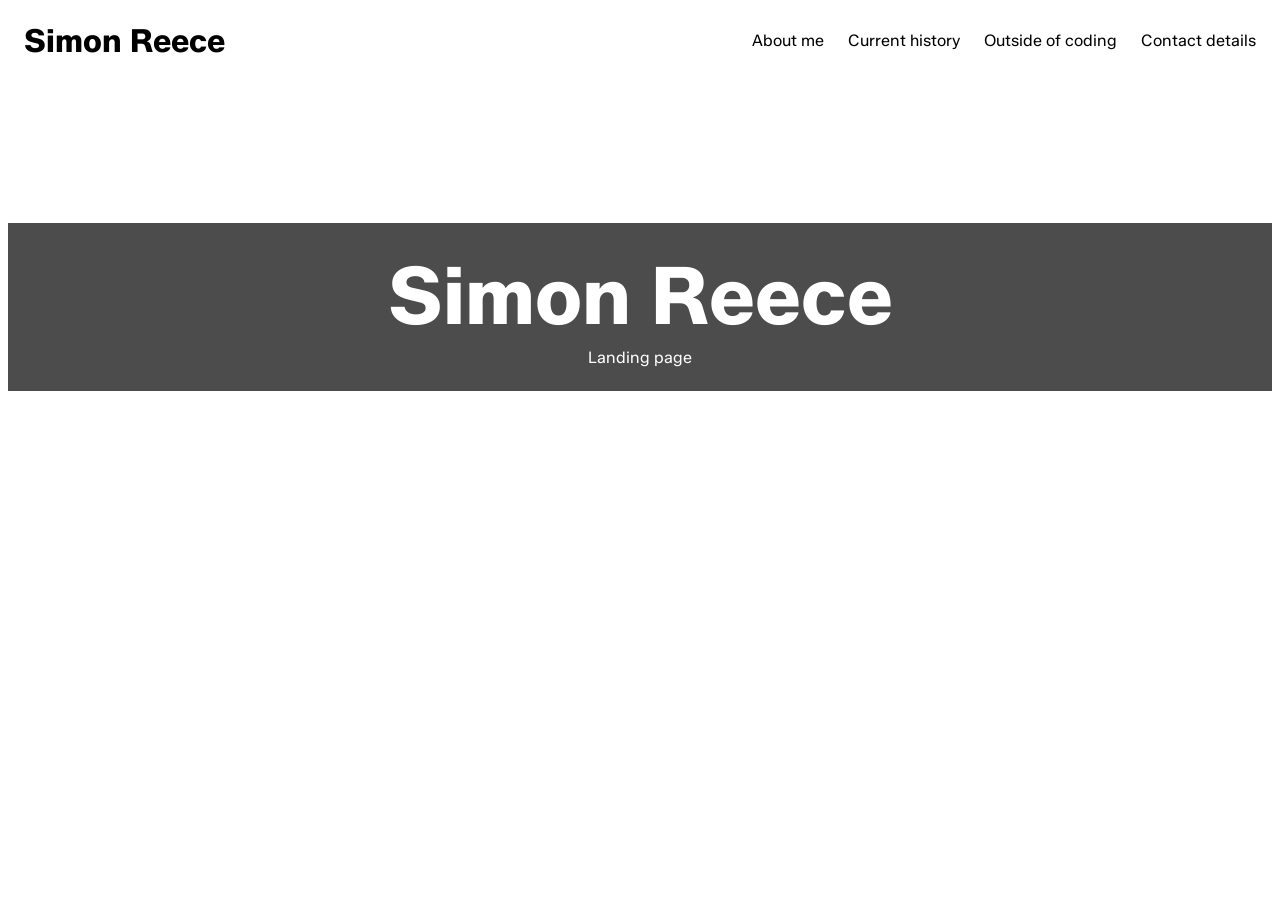
==== index.html @ 41669fd4 "added hero page, removed a lot of padding" ====
<!DOCTYPE html>
<html lang="en">
    <head>
        <title>My Portfolio - Simon Reece</title>
        <link rel="preconnect" href="https://fonts.googleapis.com">
        <link rel="preconnect" href="https://fonts.gstatic.com" crossorigin>
        <link href="https://fonts.googleapis.com/css2?family=Barriecito&family=Open+Sans:ital,wght@0,300..800;1,300..800&family=Zalando+Sans:ital,wght@0,200..900;1,200..900&display=block" rel="stylesheet">
        <!-- fonts are Zalando Sans, Barriecito, Open Sans -->
        <link rel="stylesheet" href="css/styles.css">
    </head>
    <body>
        <div class= "container">
        <header>
            <h1>Simon Reece</h1>
            <nav>
                
                <ul class='navbar' >
                    <li class="'nav-item">About me</li>
                    <li class="'nav-item">Current history</li>
                    <li class="'nav-item">Outside of coding</li>
                    <li class="'nav-item">Contact details</li>
                </ul>
            </nav>            
        </header>
        <section class="hero">
            <div class="hero-text">
               <h2>Simon Reece</h2>
               <p>Landing page</p>
            </div>
        </section>
        <main>
                        
        </main>
        <footer>            
        </footer>
        <script>

        </script>













        </div>
    </body>


</html>
---- css/styles.css ----
body {
    font-family: "Zalando Sans", Arial, sans-serif;
    padding: 0 0.5rem;
    margin: 0;

}

header {
    display: flex;
    justify-content: space-between;
    padding: 0 1rem;   
}

.container {

    margin: 0 auto;      
    padding: 0;  
}
nav {
    display: flex;
    list-style: none;
    gap: 1.5rem;
    align-items: center;
    justify-content: center;
    margin-left: auto;
}

.navbar {
    display: flex;
    list-style: none;
    gap: 1.5rem;
    align-items: center;
    justify-content: center;
}

.hero {
    background: url("../images/reyazul-haque-SWX3-hmLXKM-unsplash.jpg") center / cover no-repeat;    
    height: 50vh;
    display: flex;
    justify-content: center;
    align-items: center;

}

.hero-text {
    width: 100%;

    background-color: rgba(0, 0, 0, 0.7); /* black at 50% opacity */
    display: flex;
    justify-content: center;
    align-items: center;
    flex-direction: column;
}

.hero-text h2 {
    font-size: 5rem;
    margin-bottom: 0;
    margin-top: 1.5rem;
    color: white;
}

.hero-text p {
    color: white;
    margin-top: 0.25rem;
    margin-bottom: 1.5rem;
}
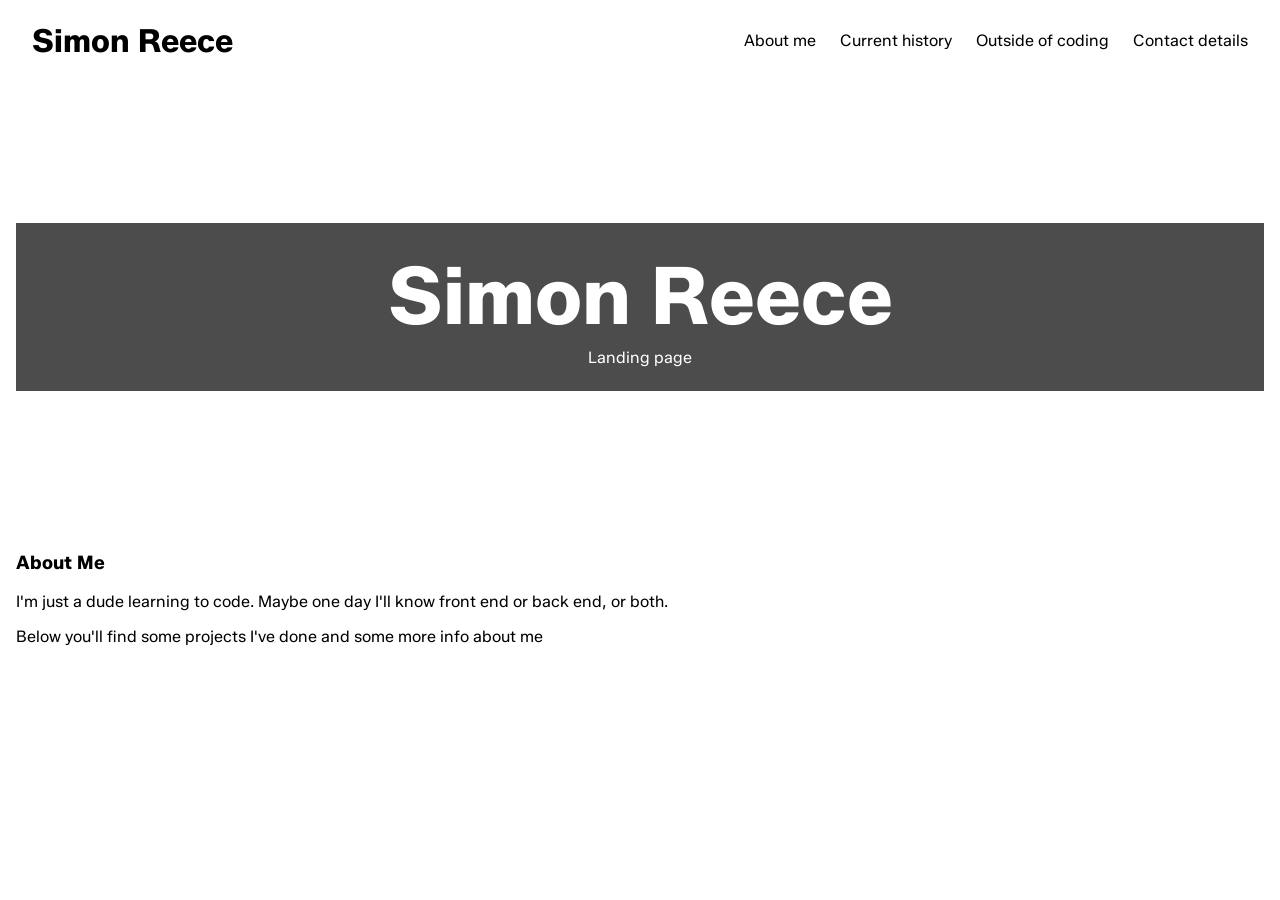
==== commit a019077e: "Not much today, just some text, changed padding also on soething" ====
--- a/index.html
+++ b/index.html
@@ -12,8 +12,7 @@
         <div class= "container">
         <header>
             <h1>Simon Reece</h1>
-            <nav>
-                
+            <nav>                
                 <ul class='navbar' >
                     <li class="'nav-item">About me</li>
                     <li class="'nav-item">Current history</li>
@@ -29,6 +28,16 @@
             </div>
         </section>
         <main>
+            <section>
+                <div class="about-me">
+                    <h3>About Me</h3>
+                    <p>I'm just a dude learning to code. Maybe one day I'll know front end or back end, or both.</p>
+                    <p>Below you'll find some projects I've done and some more info about me</p>
+                </div>
+            </section>
+                <div class="current-history"> <!-- will list projects (like 2-4) using flex, 2 x 2 config?-->
+                    <h3></h3>
+                </div>
                         
         </main>
         <footer>            
--- a/css/styles.css
+++ b/css/styles.css
@@ -1,6 +1,6 @@
 body {
     font-family: "Zalando Sans", Arial, sans-serif;
-    padding: 0 0.5rem;
+    padding: 0 1rem;
     margin: 0;
 
 }
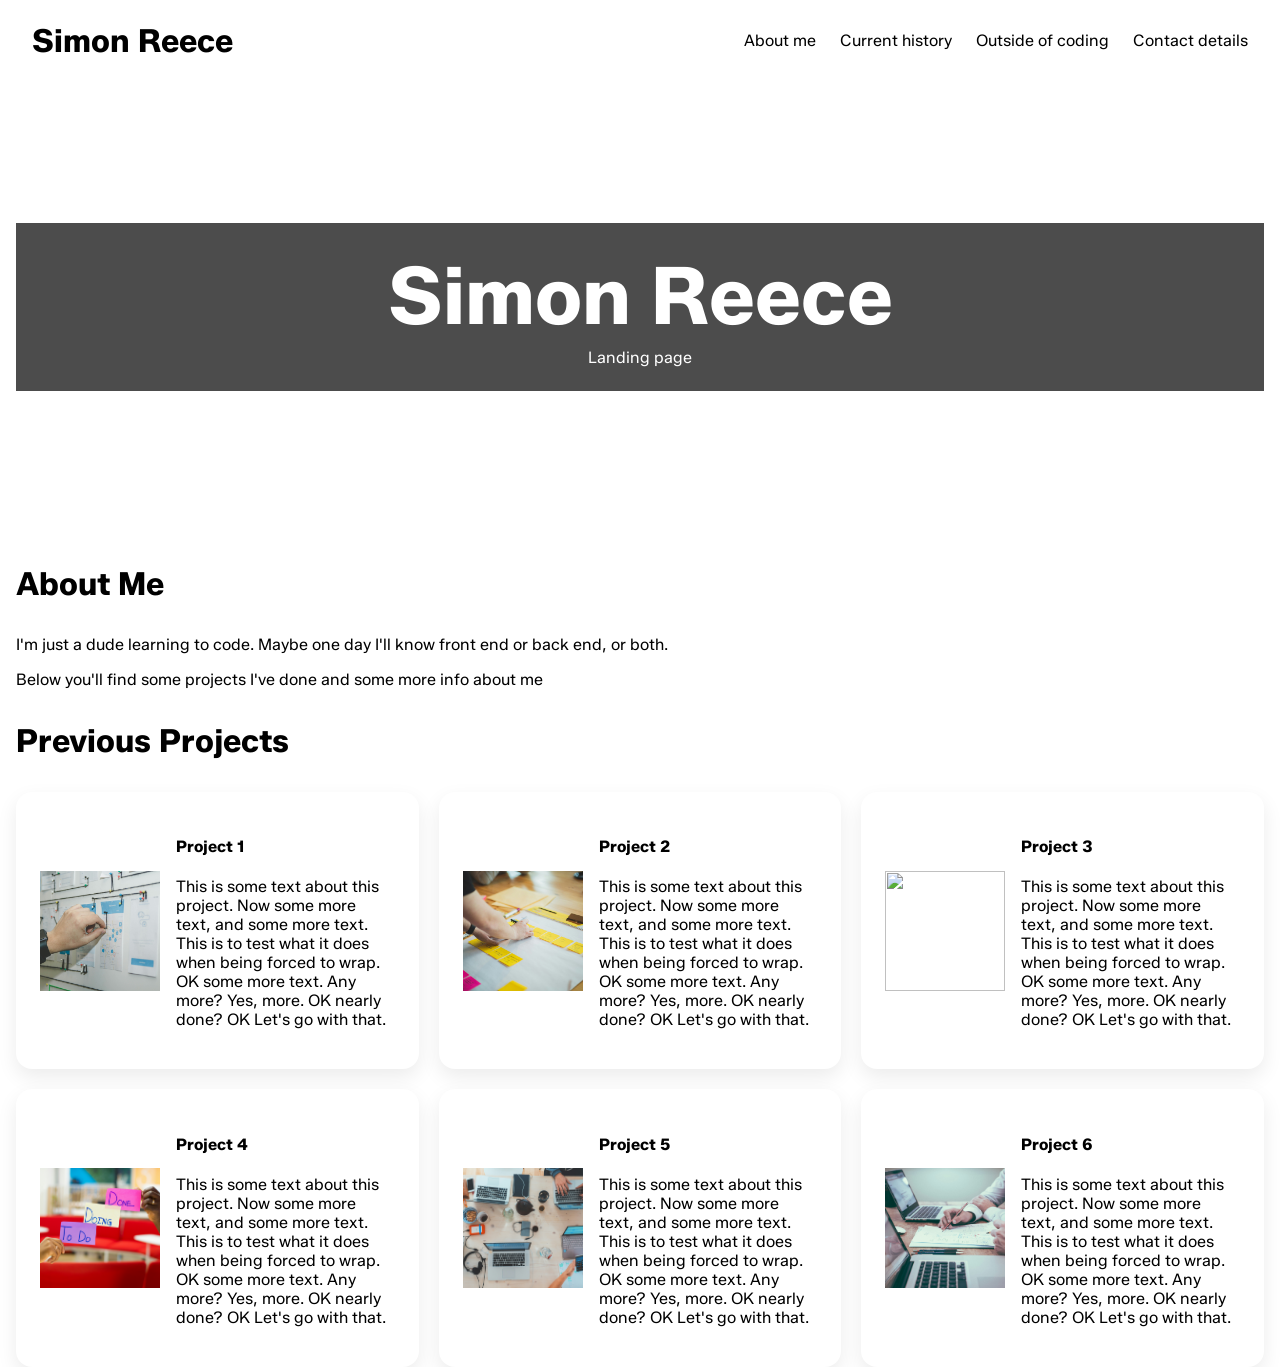
==== commit d6c74ab0: "did project cards, added images for these etc" ====
--- a/index.html
+++ b/index.html
@@ -35,10 +35,68 @@
                     <p>Below you'll find some projects I've done and some more info about me</p>
                 </div>
             </section>
+            <section>
                 <div class="current-history"> <!-- will list projects (like 2-4) using flex, 2 x 2 config?-->
-                    <h3></h3>
+                    <h3>Previous Projects</h3>
                 </div>
-                        
+                <div class="projects-container">
+                    <div class="project-card">
+                        <div class="card-image">
+                            <img src="images/1.jpg" alt="">
+                        </div>
+                        <div class="project-text">
+                            <h4>Project 1</h4>
+                            <p>This is some text about this project. Now some more text, and some more text. This is to test what it does when being forced to wrap. OK some more text. Any more? Yes, more. OK nearly done? OK Let's go with that.</p>
+                        </div>
+                    </div>
+                    <div class="project-card">
+                        <div class="card-image">
+                            <img src="images/2.jpg" alt="">
+                        </div>
+                        <div class="project-text">
+                            <h4>Project 2</h4>
+                            <p>This is some text about this project. Now some more text, and some more text. This is to test what it does when being forced to wrap. OK some more text. Any more? Yes, more. OK nearly done? OK Let's go with that.</p>
+                        </div>                        
+                    </div>                   
+                    <div class="project-card">
+                        <div class="card-image">
+                            <img src="images/3.jpg" alt="">
+                        </div>
+                        <div class="project-text">
+                            <h4>Project 3</h4>
+                            <p>This is some text about this project. Now some more text, and some more text. This is to test what it does when being forced to wrap. OK some more text. Any more? Yes, more. OK nearly done? OK Let's go with that.</p>
+                        </div>                        
+                    </div>                   
+                    <div class="project-card">
+                         <div class="card-image">
+                            <img src="images/4.jpg" alt="">
+                        </div>
+                        <div class="project-text">
+                            <h4>Project 4</h4>
+                            <p>This is some text about this project. Now some more text, and some more text. This is to test what it does when being forced to wrap. OK some more text. Any more? Yes, more. OK nearly done? OK Let's go with that.</p>
+                        </div>                        
+                    </div>                   
+                    <div class="project-card">
+                        <div class="card-image">
+                            <img src="images/5.jpg" alt="">
+                        </div>
+                        <div class="project-text">
+                            <h4>Project 5</h4>
+                            <p>This is some text about this project. Now some more text, and some more text. This is to test what it does when being forced to wrap. OK some more text. Any more? Yes, more. OK nearly done? OK Let's go with that.</p>
+                        </div>                        
+                    </div>                    
+                    <div class="project-card">
+                         <div class="card-image">
+                            <img src="images/6.jpg" alt="">
+                        </div>
+                        <div class="project-text">
+                            <h4>Project 6</h4>
+                            <p>This is some text about this project. Now some more text, and some more text. This is to test what it does when being forced to wrap. OK some more text. Any more? Yes, more. OK nearly done? OK Let's go with that.</p>
+                        </div>                        
+                    </div>                   
+                    </div>
+                
+            </section>
         </main>
         <footer>            
         </footer>
--- a/css/styles.css
+++ b/css/styles.css
@@ -34,7 +34,7 @@
 }
 
 .hero {
-    background: url("../images/reyazul-haque-SWX3-hmLXKM-unsplash.jpg") center / cover no-repeat;    
+    background: url("../images/hero.jpg") center / cover no-repeat;    
     height: 50vh;
     display: flex;
     justify-content: center;
@@ -65,3 +65,50 @@
     margin-bottom: 1.5rem;
 }
 
+h3 {
+    font-size: 2rem;
+}
+
+.projects-container {
+    display: grid;
+    grid-template-columns: repeat(3, 1fr);
+    gap: 20px;
+    
+}  
+
+@media (max-width: 900px) {
+  .projects-container { grid-template-columns: repeat(2, 1fr); }
+}
+
+@media (max-width: 600px) {
+  .projects-container { grid-template-columns: 1fr; }
+}
+
+.project-card {
+    background: white;
+    display: flex;
+    padding: 24px;
+    border-radius: 16px; 
+    box-shadow: 0 8px 20px rgba(0,0,0,0.08);
+    align-items: center;
+    gap: 1rem;
+
+}
+
+.card-image {
+  width: 120px;
+  aspect-ratio: 1 / 1;
+  flex-shrink: 0;
+  overflow: hidden;
+}
+
+.card-image img {
+  width: 100%;
+  height: 100%;
+  object-fit: cover;
+  display: block;
+}
+
+.project-text {
+    min-width: 0;
+}
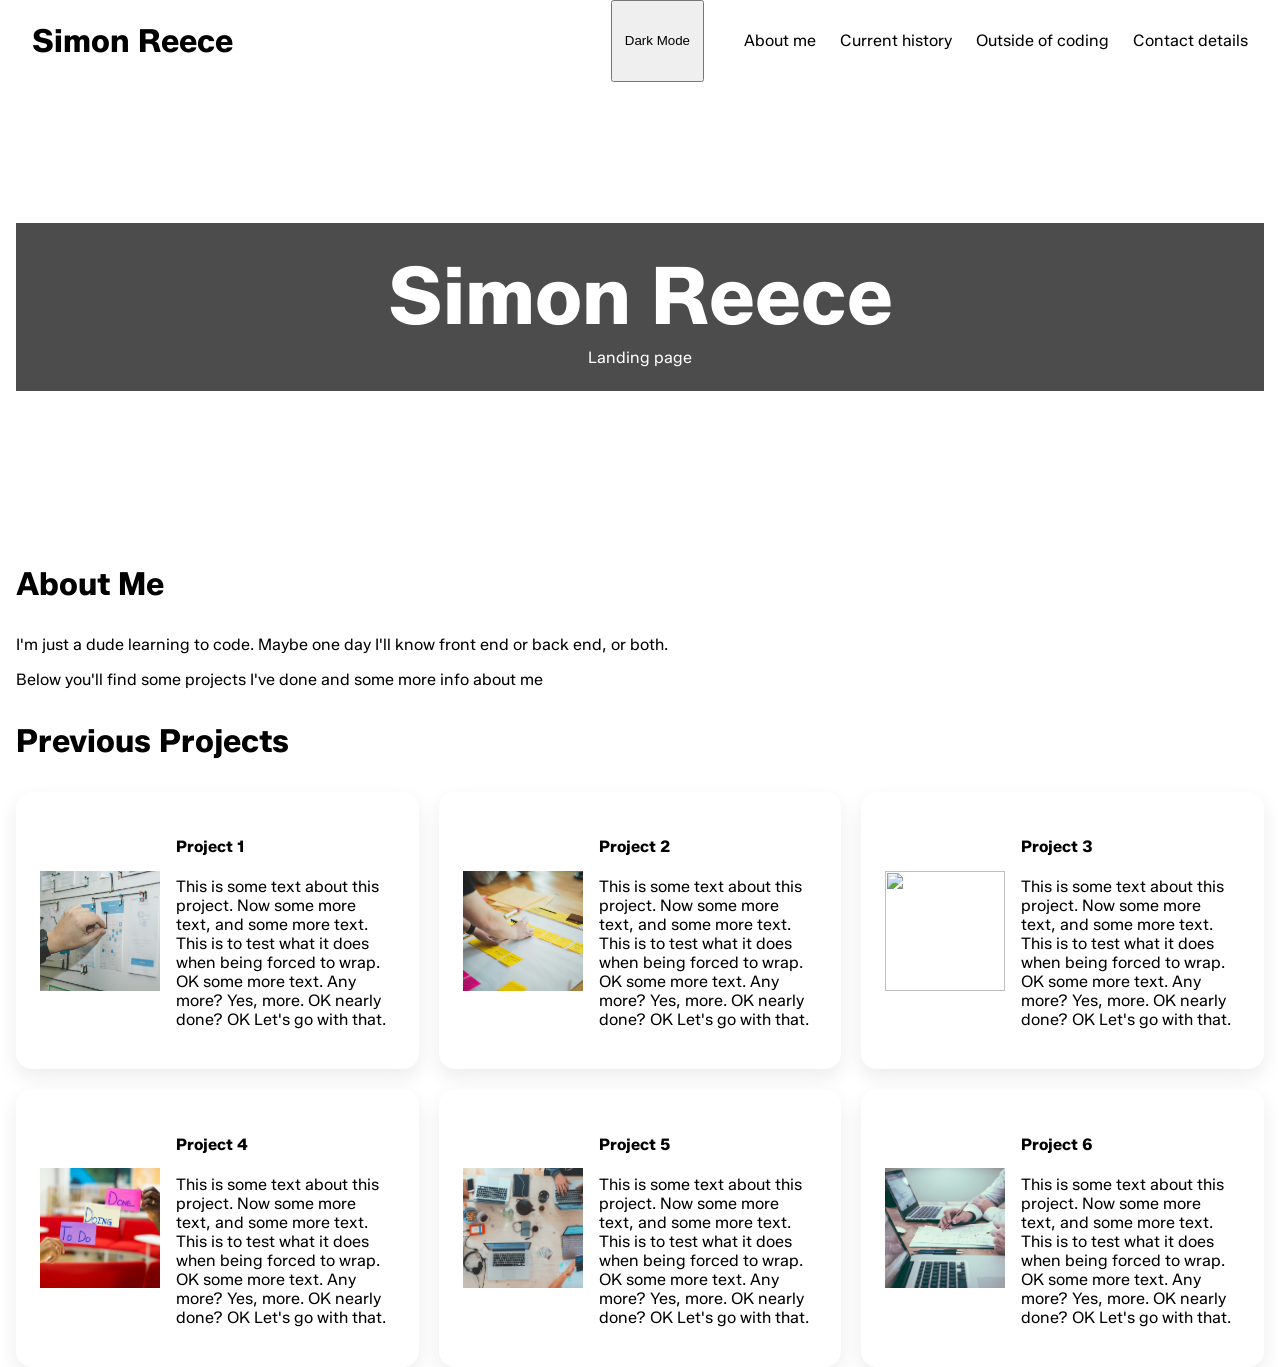
==== commit 38858ab9: "added darkmode using chatgpt, next commit, i do something myself" ====
--- a/index.html
+++ b/index.html
@@ -12,12 +12,13 @@
         <div class= "container">
         <header>
             <h1>Simon Reece</h1>
+            <button id="darkToggle">Dark Mode</button>
             <nav>                
                 <ul class='navbar' >
-                    <li class="'nav-item">About me</li>
-                    <li class="'nav-item">Current history</li>
-                    <li class="'nav-item">Outside of coding</li>
-                    <li class="'nav-item">Contact details</li>
+                    <li class="nav-item">About me</li>
+                    <li class="nav-item">Current history</li>
+                    <li class="nav-item">Outside of coding</li>
+                    <li class="nav-item">Contact details</li>
                 </ul>
             </nav>            
         </header>
@@ -100,9 +101,8 @@
         </main>
         <footer>            
         </footer>
-        <script>
 
-        </script>
+        
 
 
 
@@ -117,6 +117,7 @@
 
 
         </div>
+                <script src="js/script.js"></script>
     </body>
 
 
--- a/css/styles.css
+++ b/css/styles.css
@@ -2,13 +2,30 @@
     font-family: "Zalando Sans", Arial, sans-serif;
     padding: 0 1rem;
     margin: 0;
+    background-color: white;
+    color: black;
 
 }
 
+body.dark {
+  background-color: #121212;
+  color: white;
+}
+
+
 header {
     display: flex;
-    justify-content: space-between;
+
     padding: 0 1rem;   
+}
+
+button {
+  padding: 8px 12px;
+  cursor: pointer;
+}
+
+#darkToggle {
+    margin-left: auto;
 }
 
 .container {
@@ -21,8 +38,7 @@
     list-style: none;
     gap: 1.5rem;
     align-items: center;
-    justify-content: center;
-    margin-left: auto;
+
 }
 
 .navbar {
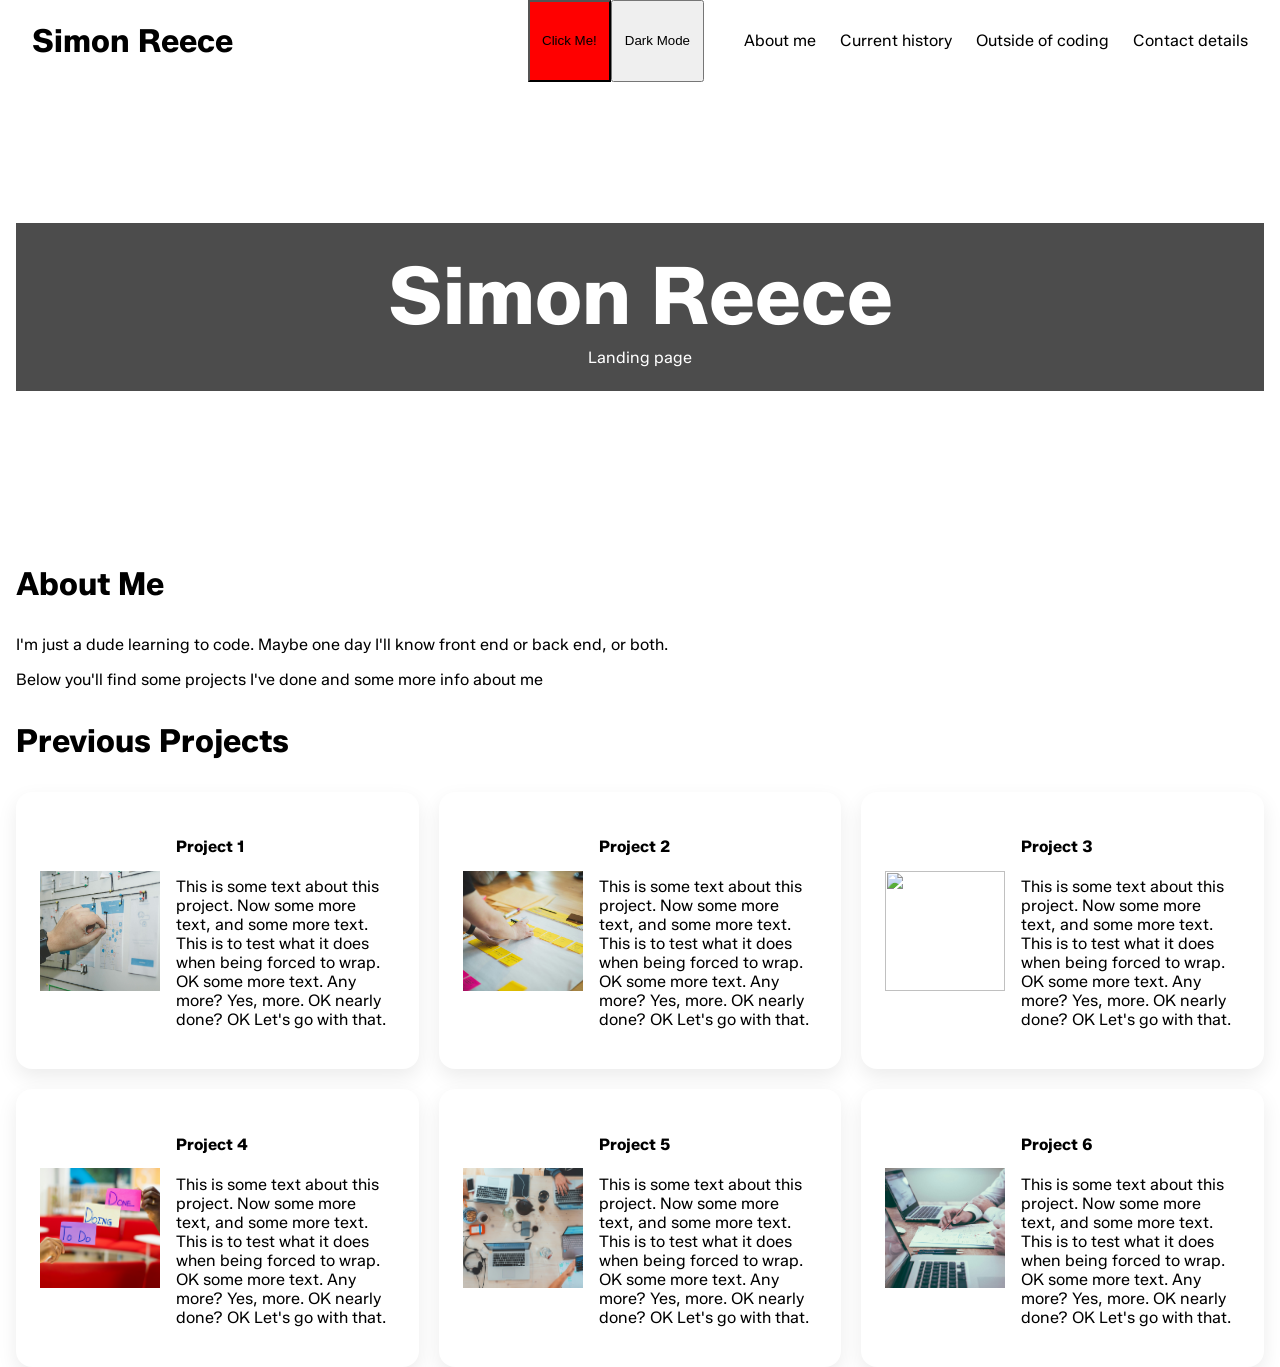
==== commit 9bf0bf6a: "added the counter buttons" ====
--- a/index.html
+++ b/index.html
@@ -12,6 +12,8 @@
         <div class= "container">
         <header>
             <h1>Simon Reece</h1>
+            <button id="counter">Click Me!</button>
+            <button id="resetButton">Reset</button>            
             <button id="darkToggle">Dark Mode</button>
             <nav>                
                 <ul class='navbar' >
@@ -41,7 +43,7 @@
                     <h3>Previous Projects</h3>
                 </div>
                 <div class="projects-container">
-                    <div class="project-card">
+                    <div class="project-card" id="project1">
                         <div class="card-image">
                             <img src="images/1.jpg" alt="">
                         </div>
@@ -50,8 +52,8 @@
                             <p>This is some text about this project. Now some more text, and some more text. This is to test what it does when being forced to wrap. OK some more text. Any more? Yes, more. OK nearly done? OK Let's go with that.</p>
                         </div>
                     </div>
-                    <div class="project-card">
-                        <div class="card-image">
+                    <div class="project-card" id="project2">
+                        <div class="card-image" >
                             <img src="images/2.jpg" alt="">
                         </div>
                         <div class="project-text">
@@ -59,8 +61,8 @@
                             <p>This is some text about this project. Now some more text, and some more text. This is to test what it does when being forced to wrap. OK some more text. Any more? Yes, more. OK nearly done? OK Let's go with that.</p>
                         </div>                        
                     </div>                   
-                    <div class="project-card">
-                        <div class="card-image">
+                    <div class="project-card" id="project3">
+                        <div class="card-image" >
                             <img src="images/3.jpg" alt="">
                         </div>
                         <div class="project-text">
@@ -68,8 +70,8 @@
                             <p>This is some text about this project. Now some more text, and some more text. This is to test what it does when being forced to wrap. OK some more text. Any more? Yes, more. OK nearly done? OK Let's go with that.</p>
                         </div>                        
                     </div>                   
-                    <div class="project-card">
-                         <div class="card-image">
+                    <div class="project-card" id="project4">
+                         <div class="card-image" >
                             <img src="images/4.jpg" alt="">
                         </div>
                         <div class="project-text">
@@ -77,8 +79,8 @@
                             <p>This is some text about this project. Now some more text, and some more text. This is to test what it does when being forced to wrap. OK some more text. Any more? Yes, more. OK nearly done? OK Let's go with that.</p>
                         </div>                        
                     </div>                   
-                    <div class="project-card">
-                        <div class="card-image">
+                    <div class="project-card" id="project5">
+                        <div class="card-image" >
                             <img src="images/5.jpg" alt="">
                         </div>
                         <div class="project-text">
@@ -86,8 +88,8 @@
                             <p>This is some text about this project. Now some more text, and some more text. This is to test what it does when being forced to wrap. OK some more text. Any more? Yes, more. OK nearly done? OK Let's go with that.</p>
                         </div>                        
                     </div>                    
-                    <div class="project-card">
-                         <div class="card-image">
+                    <div class="project-card" id="project6">
+                         <div class="card-image" >
                             <img src="images/6.jpg" alt="">
                         </div>
                         <div class="project-text">
--- a/css/styles.css
+++ b/css/styles.css
@@ -24,12 +24,14 @@
   cursor: pointer;
 }
 
-#darkToggle {
+#counter {
     margin-left: auto;
+    background-color: red;
 }
-
+#resetButton {
+    display: none;
+}
 .container {
-
     margin: 0 auto;      
     padding: 0;  
 }
@@ -108,9 +110,11 @@
     box-shadow: 0 8px 20px rgba(0,0,0,0.08);
     align-items: center;
     gap: 1rem;
-
 }
 
+.project-card.selected {
+    background: pink;
+}
 .card-image {
   width: 120px;
   aspect-ratio: 1 / 1;
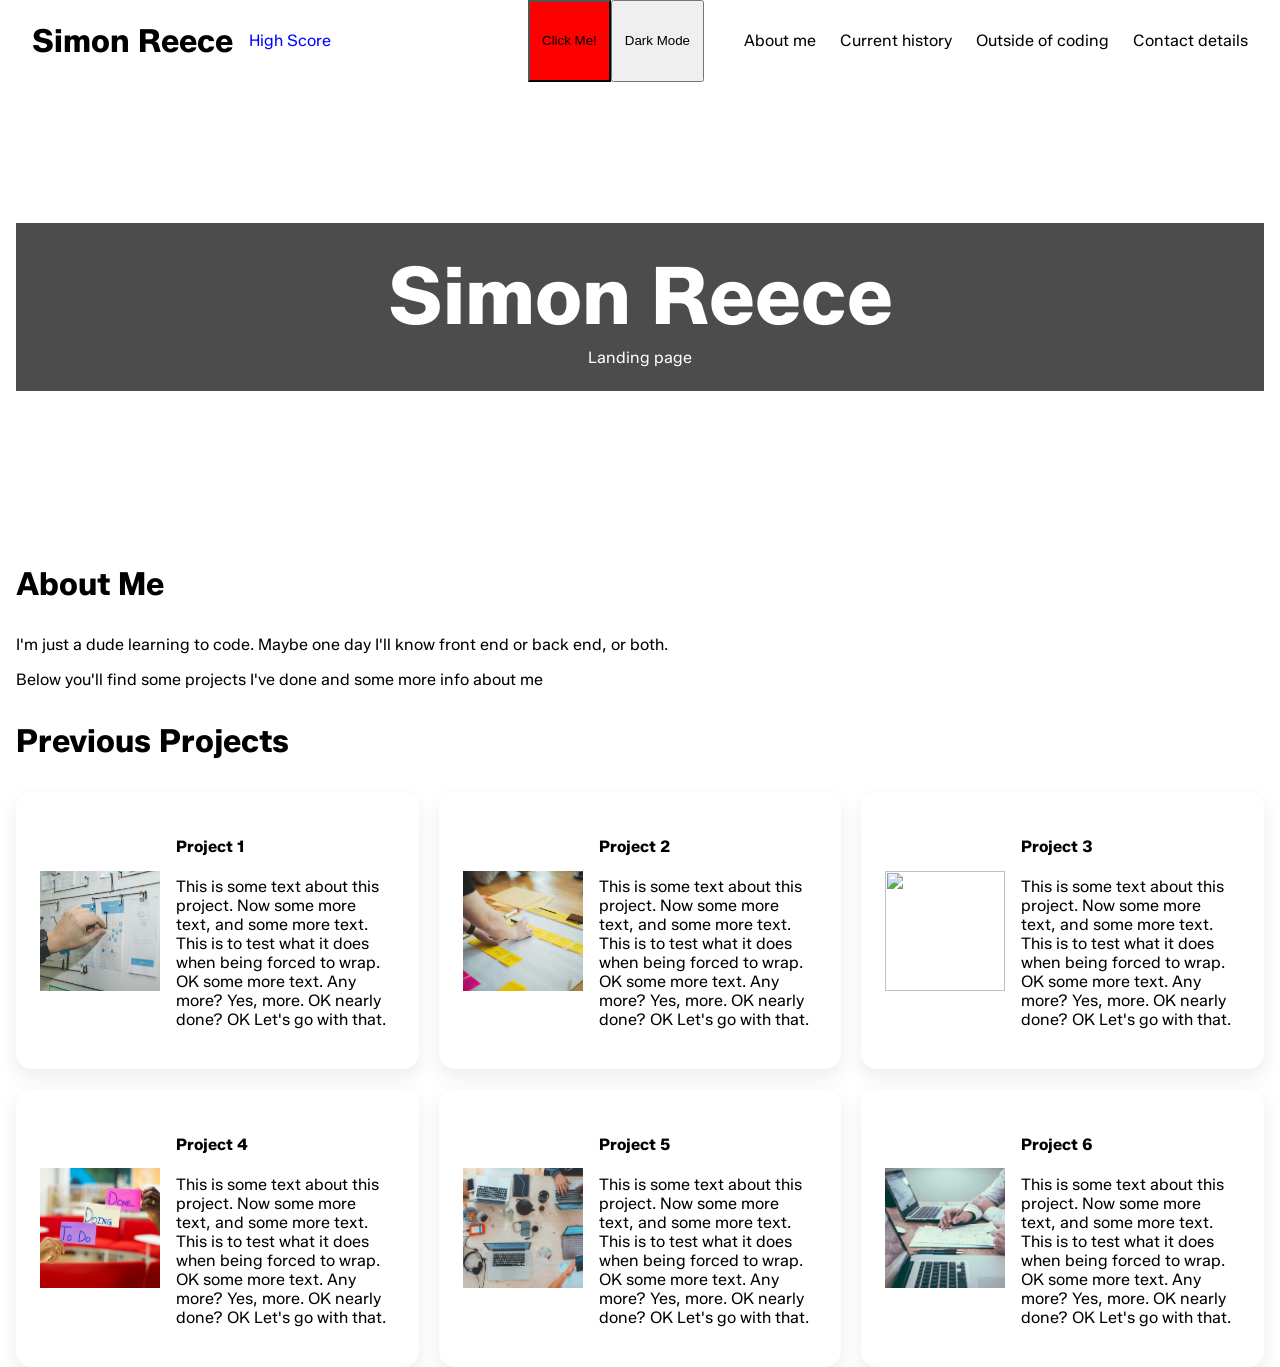
==== commit ba1acd00: "high score and timer" ====
--- a/index.html
+++ b/index.html
@@ -12,6 +12,7 @@
         <div class= "container">
         <header>
             <h1>Simon Reece</h1>
+            <p class="high-score">High Score</p>
             <button id="counter">Click Me!</button>
             <button id="resetButton">Reset</button>            
             <button id="darkToggle">Dark Mode</button>
@@ -36,6 +37,7 @@
                     <h3>About Me</h3>
                     <p>I'm just a dude learning to code. Maybe one day I'll know front end or back end, or both.</p>
                     <p>Below you'll find some projects I've done and some more info about me</p>
+                    <p class="timer">You have been on this page for 0 seconds.</p>
                 </div>
             </section>
             <section>
--- a/css/styles.css
+++ b/css/styles.css
@@ -12,6 +12,17 @@
   color: white;
 }
 
+.high-score {
+    color: blue;
+    display: flex;
+    justify-content: center;
+    align-items: center;
+    margin-left: 1rem;
+}
+
+.timer {
+    display: none;
+}
 
 header {
     display: flex;
@@ -27,6 +38,7 @@
 #counter {
     margin-left: auto;
     background-color: red;
+    display: none;
 }
 #resetButton {
     display: none;
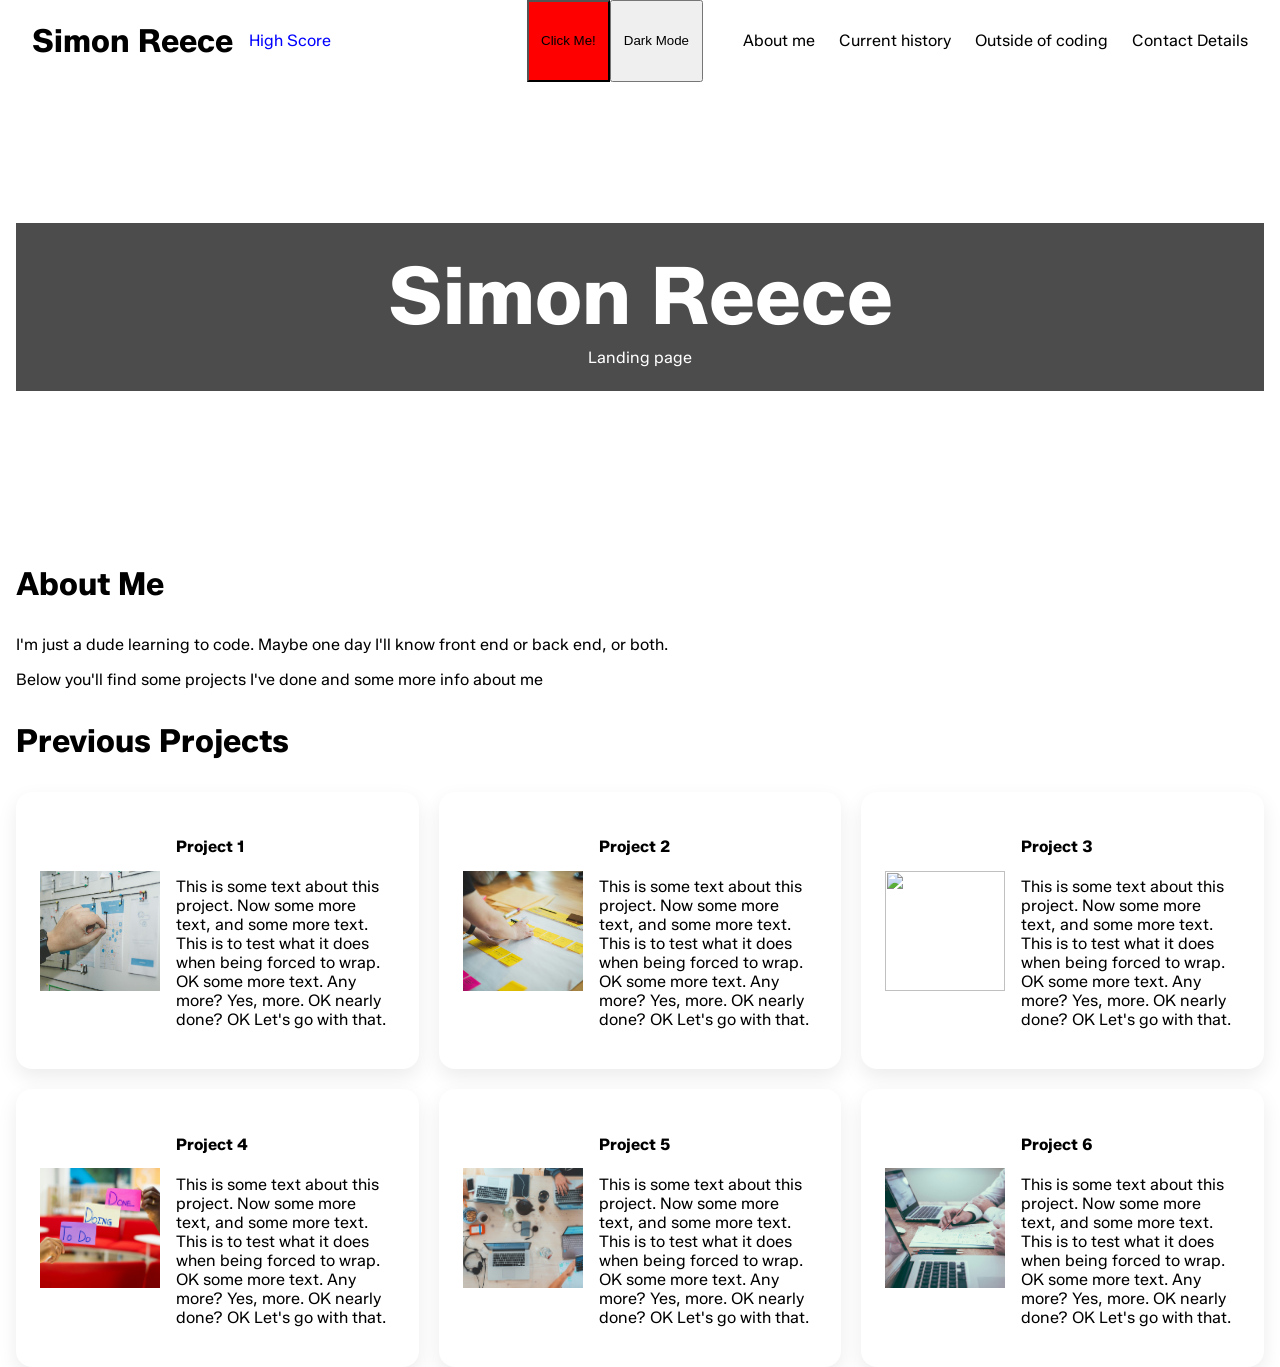
==== commit 737ae2ae: "last commit. Added contact page and did some a links. Project is done." ====
--- a/index.html
+++ b/index.html
@@ -7,6 +7,7 @@
         <link href="https://fonts.googleapis.com/css2?family=Barriecito&family=Open+Sans:ital,wght@0,300..800;1,300..800&family=Zalando+Sans:ital,wght@0,200..900;1,200..900&display=block" rel="stylesheet">
         <!-- fonts are Zalando Sans, Barriecito, Open Sans -->
         <link rel="stylesheet" href="css/styles.css">
+        <meta name="viewport" content="width=device-width, initial-scale=1.0">
     </head>
     <body>
         <div class= "container">
@@ -18,10 +19,10 @@
             <button id="darkToggle">Dark Mode</button>
             <nav>                
                 <ul class='navbar' >
-                    <li class="nav-item">About me</li>
-                    <li class="nav-item">Current history</li>
-                    <li class="nav-item">Outside of coding</li>
-                    <li class="nav-item">Contact details</li>
+                    <li class="nav-item"><a href="#about-me">About me</a></li>
+                    <li class="nav-item"><a href="#history">Current history</a></li>
+                    <li class="nav-item"><a href="#outside">Outside of coding</a></li>
+                    <li class="nav-item"><a href="contact.html">Contact Details</a></li>
                 </ul>
             </nav>            
         </header>
@@ -33,7 +34,7 @@
         </section>
         <main>
             <section>
-                <div class="about-me">
+                <div class="about-me" id="about-me">
                     <h3>About Me</h3>
                     <p>I'm just a dude learning to code. Maybe one day I'll know front end or back end, or both.</p>
                     <p>Below you'll find some projects I've done and some more info about me</p>
@@ -41,7 +42,7 @@
                 </div>
             </section>
             <section>
-                <div class="current-history"> <!-- will list projects (like 2-4) using flex, 2 x 2 config?-->
+                <div class="current-history" id="history"> <!-- will list projects (like 2-4) using flex, 2 x 2 config?-->
                     <h3>Previous Projects</h3>
                 </div>
                 <div class="projects-container">
--- a/css/styles.css
+++ b/css/styles.css
@@ -5,6 +5,11 @@
     background-color: white;
     color: black;
 
+}
+
+a {
+    text-decoration: none;  /* removes underline */
+    color: inherit;          /* uses parent text color */
 }
 
 body.dark {
@@ -26,7 +31,6 @@
 
 header {
     display: flex;
-
     padding: 0 1rem;   
 }
 
@@ -106,13 +110,7 @@
     
 }  
 
-@media (max-width: 900px) {
-  .projects-container { grid-template-columns: repeat(2, 1fr); }
-}
 
-@media (max-width: 600px) {
-  .projects-container { grid-template-columns: 1fr; }
-}
 
 .project-card {
     background: white;
@@ -143,4 +141,26 @@
 
 .project-text {
     min-width: 0;
-}+}
+
+
+
+/* media queries */
+
+@media (max-width: 1024px) {
+    .projects-container {
+        grid-template-columns: repeat(2, 1fr);
+    }
+}
+
+@media (max-width: 640px) {
+    .projects-container {
+        grid-template-columns: 1fr;
+    }
+
+    header {
+        flex-wrap: wrap;
+    }
+
+
+}
